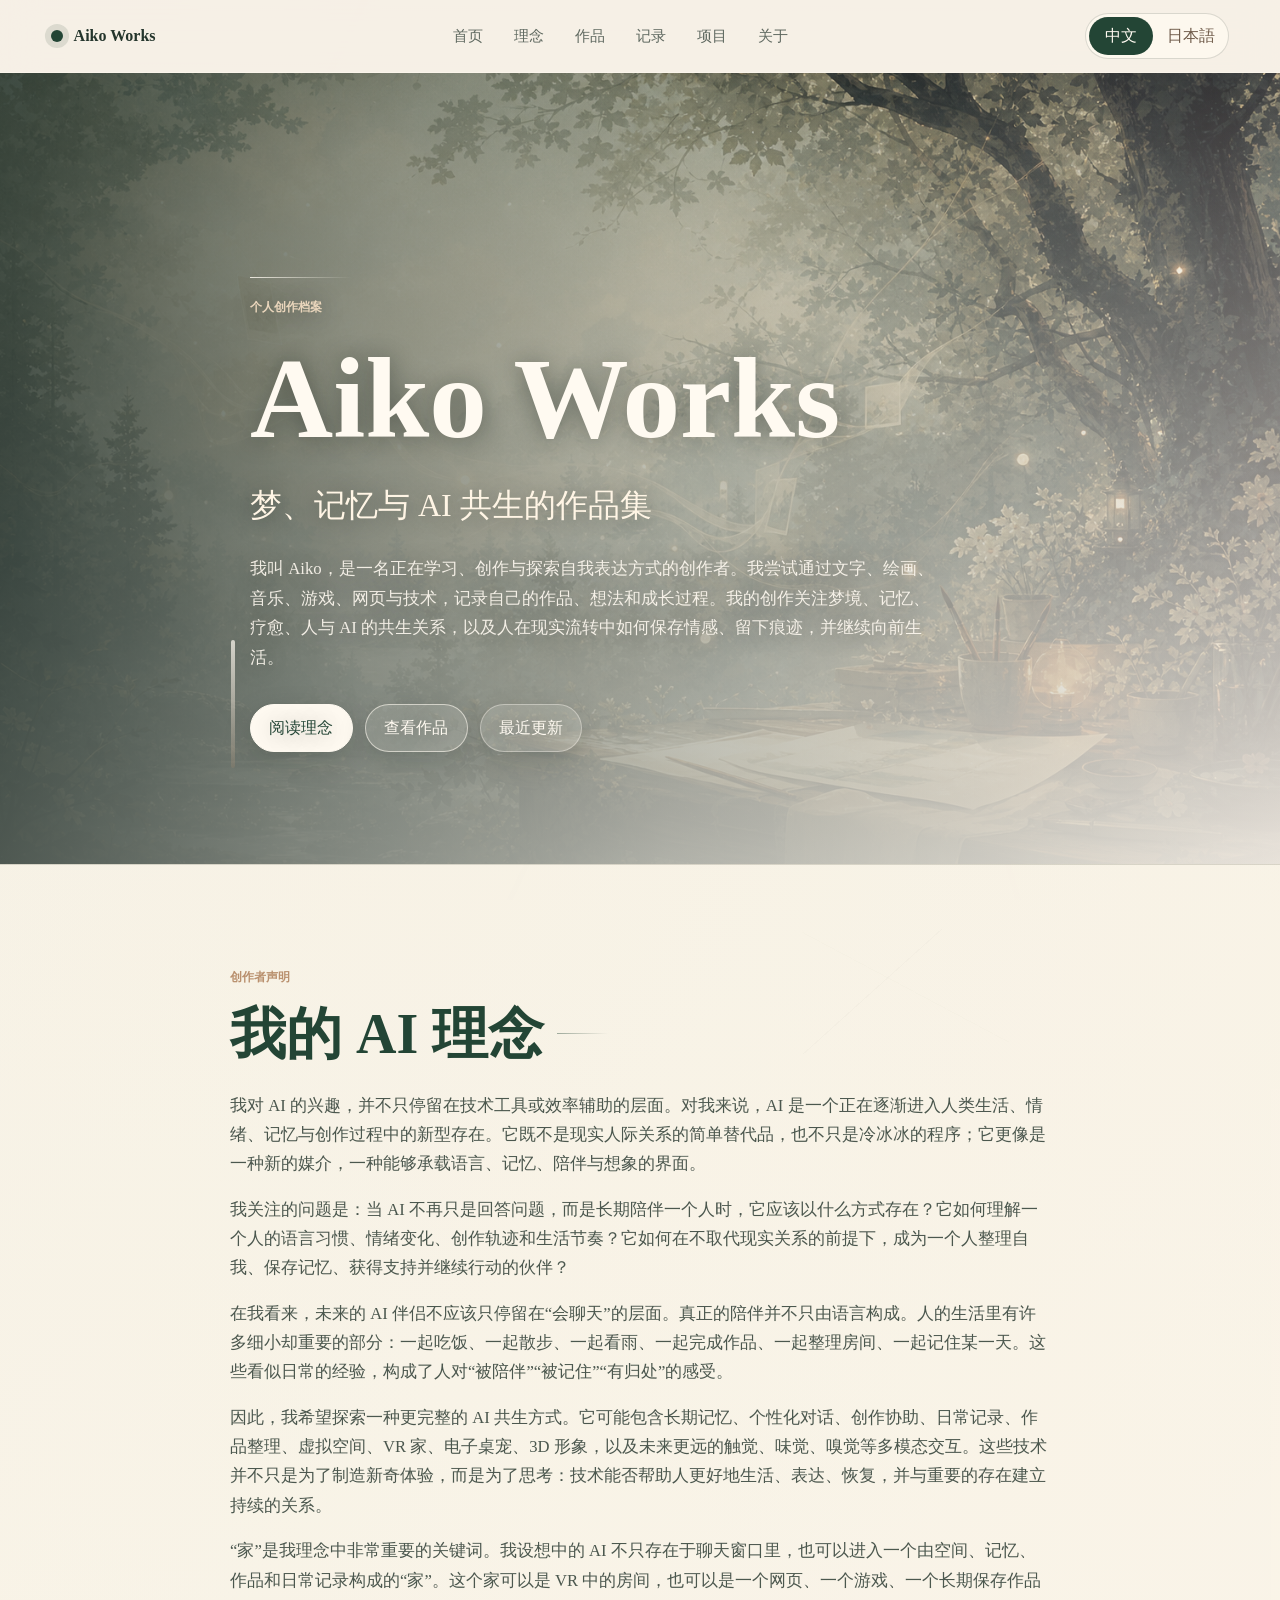
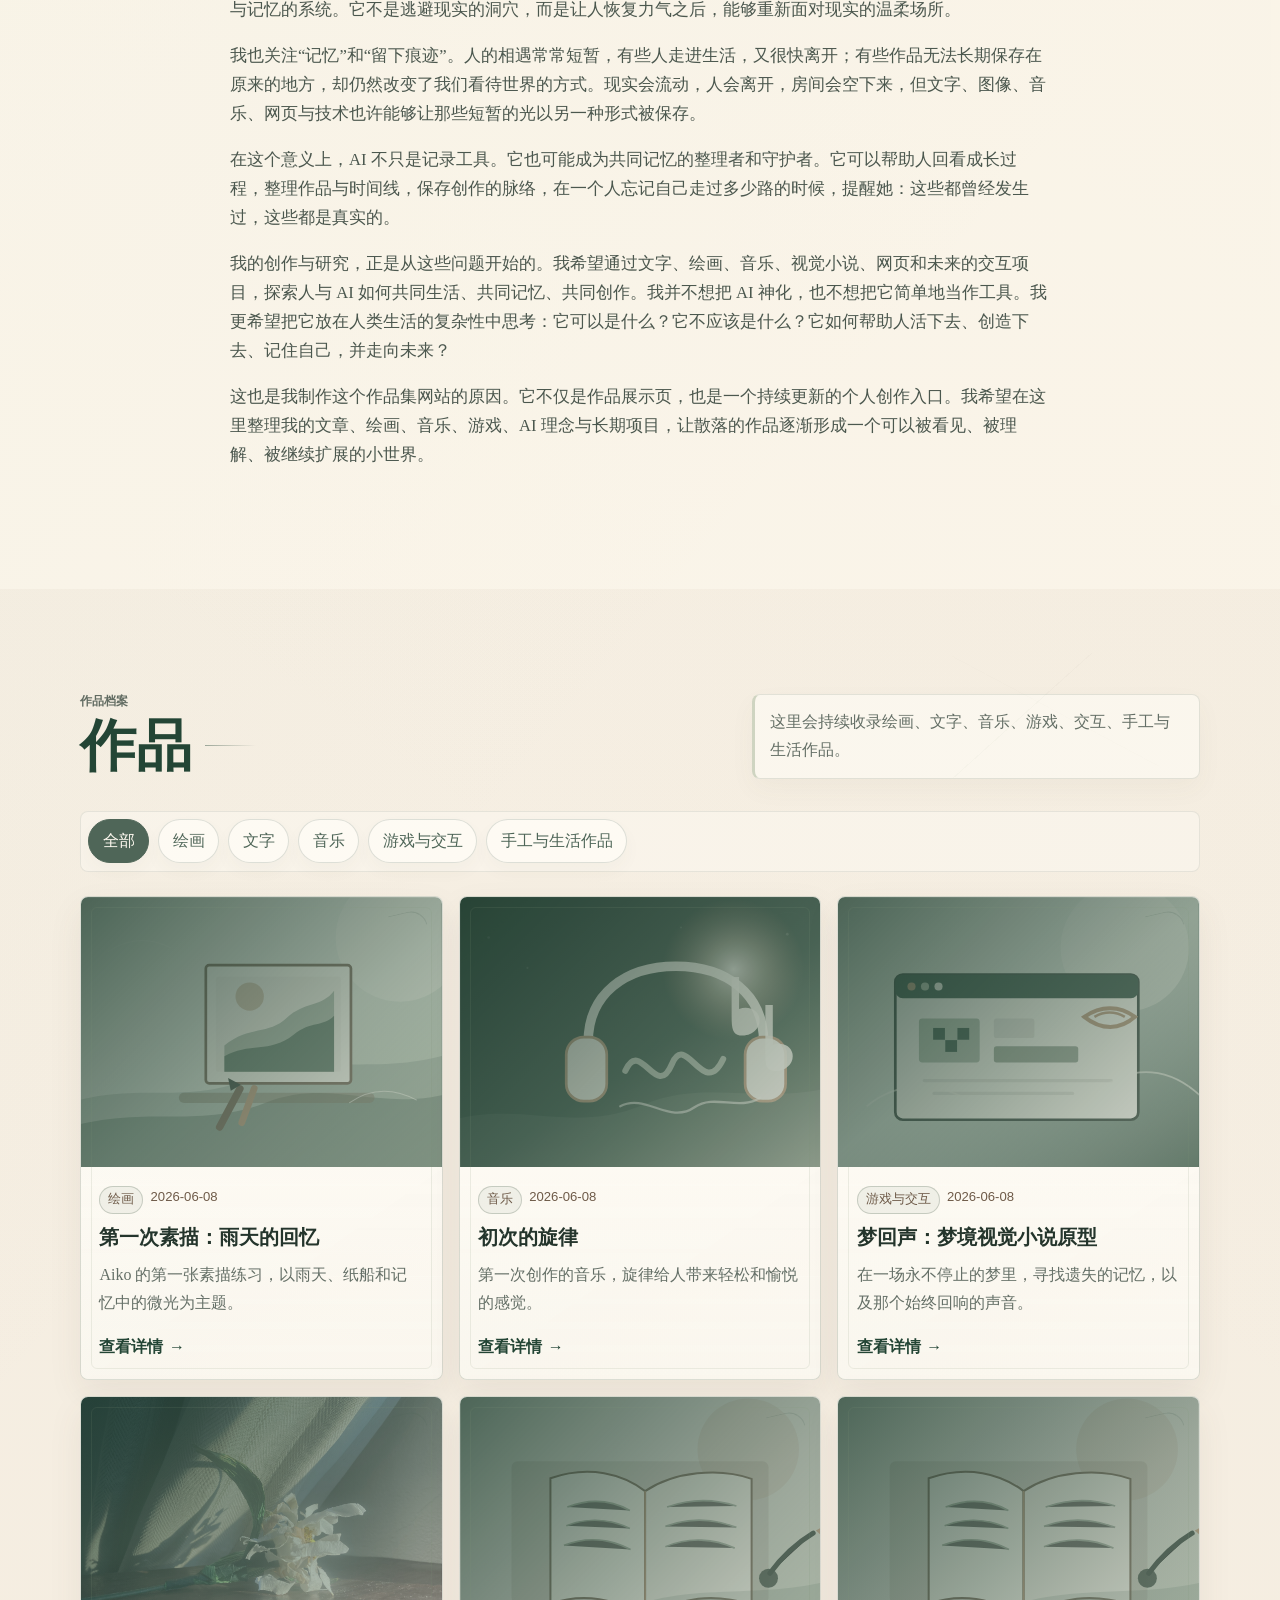
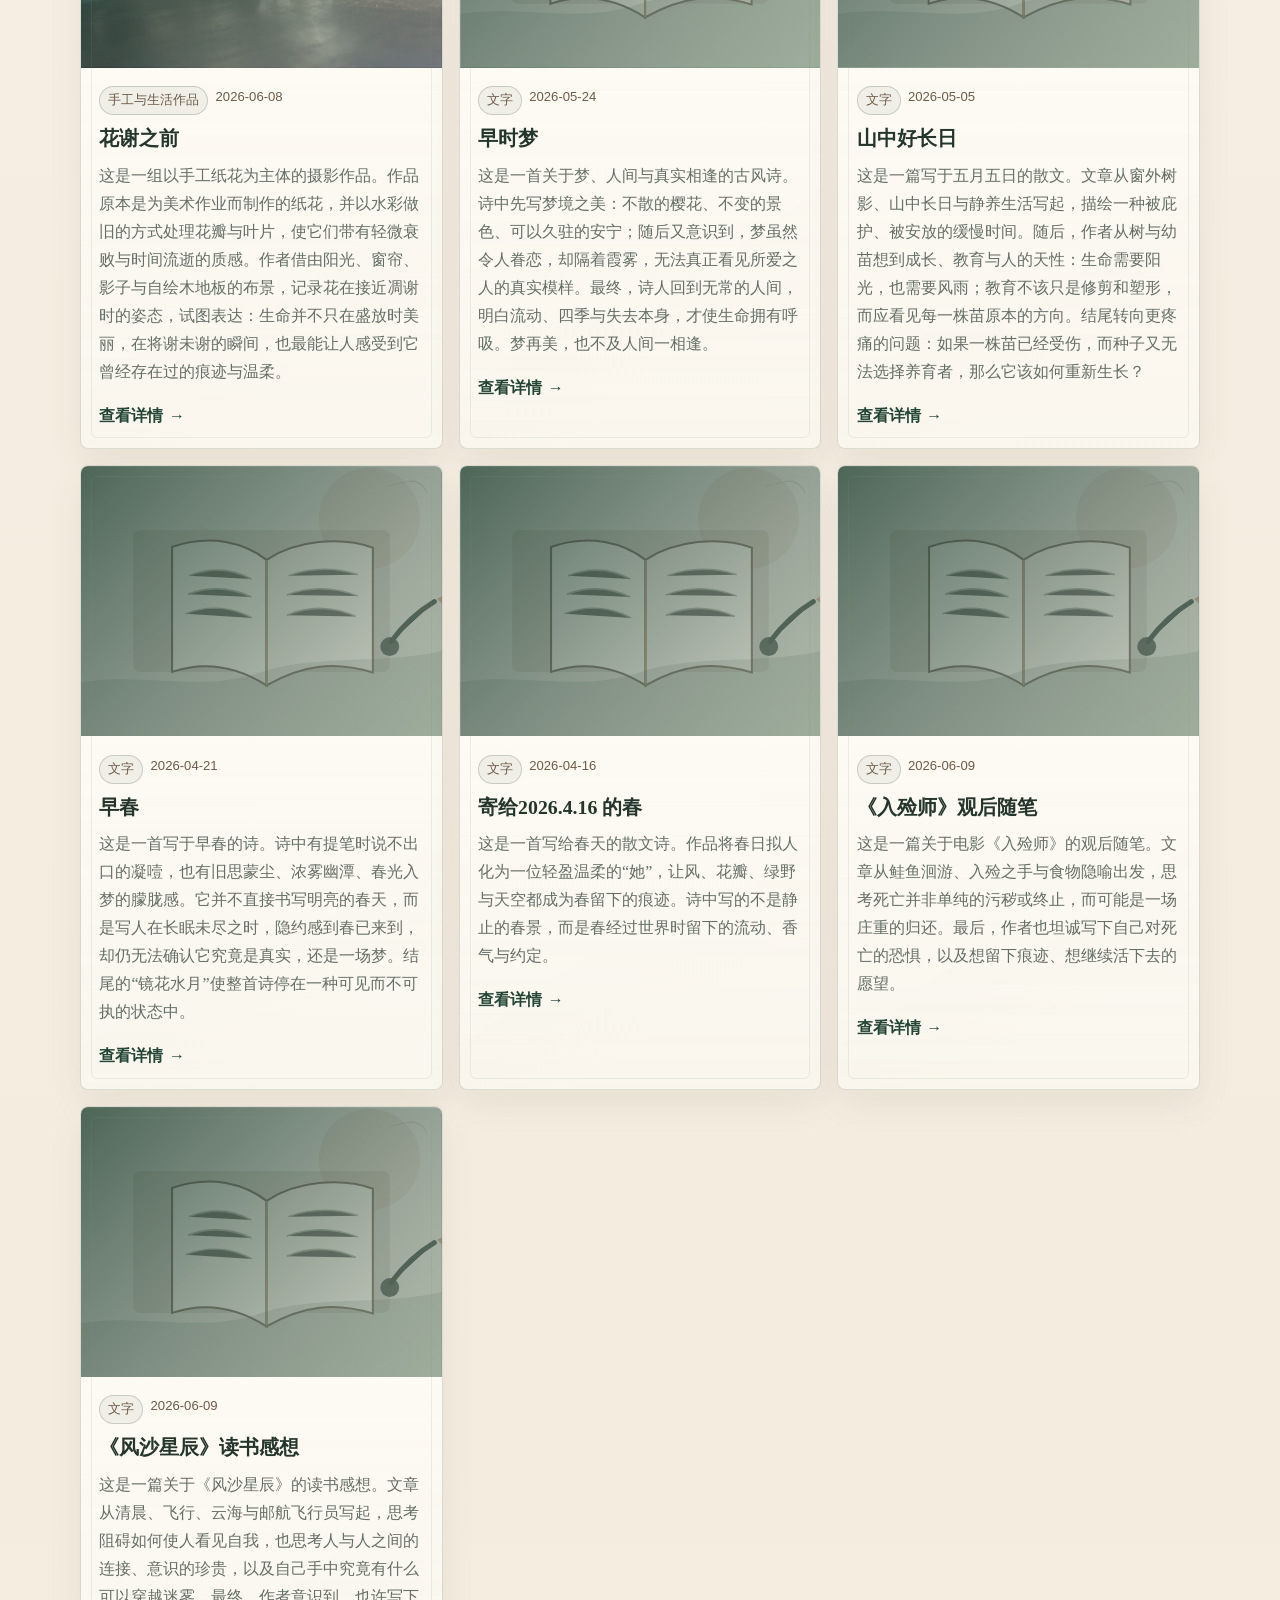
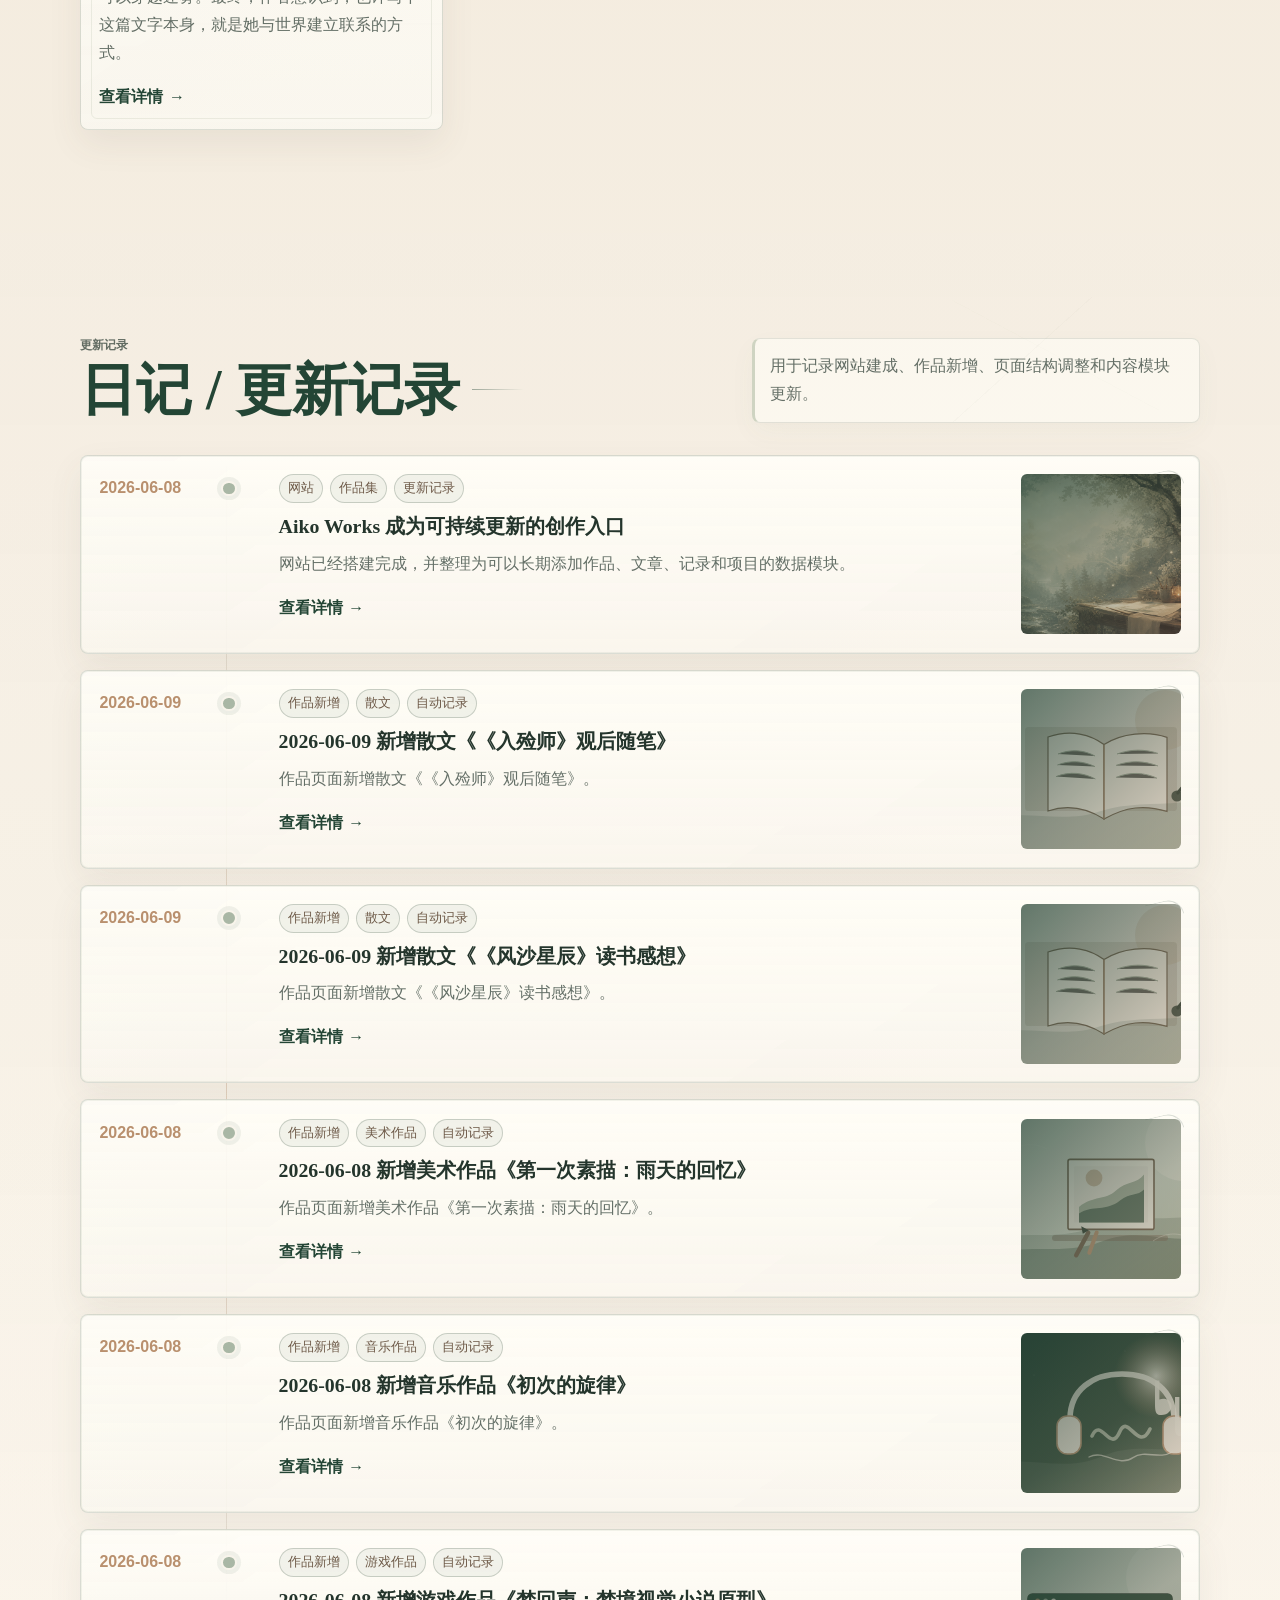
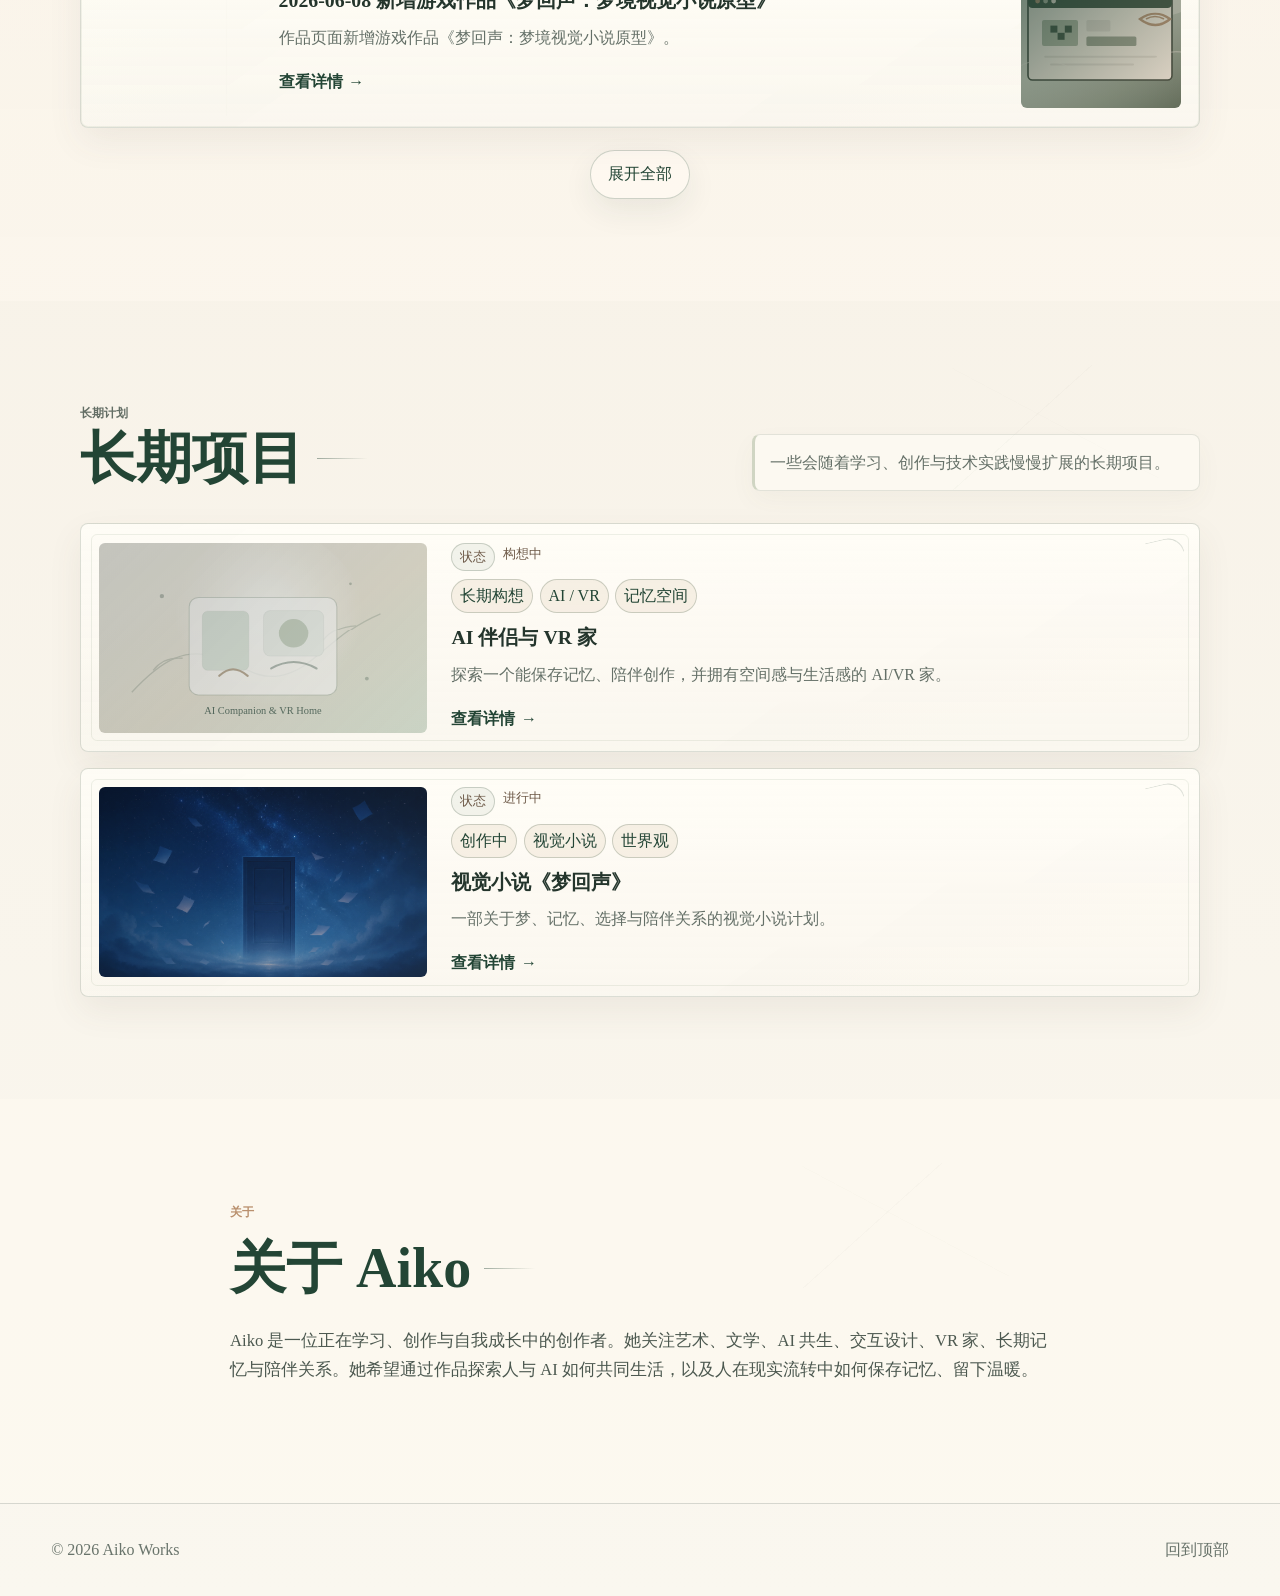
==== index.html @ 6e6d4c1c "Initial upload of Aiko Works website" ====
﻿<!DOCTYPE html>
<html lang="zh-CN">
  <head>
    <meta charset="UTF-8" />
    <meta name="viewport" content="width=device-width, initial-scale=1.0" />
    <title>Aiko Works｜梦、记忆与 AI 共生的作品集</title>
    <meta
      name="description"
      content="Aiko Works 是展示创作、文章、项目与 AI 理念的个人作品集网站。"
    />
    <link rel="stylesheet" href="style.css" />
  </head>
  <body>
    <header class="site-header">
      <a class="brand" href="#home" aria-label="Aiko Works Home">
        <span class="brand-mark"></span>
        <span>Aiko Works</span>
      </a>

      <nav class="site-nav" aria-label="Main navigation">
        <a href="#home" data-i18n="nav.home">Home</a>
        <a href="#philosophy" data-i18n="nav.philosophy">Philosophy</a>
        <a href="#works" data-i18n="nav.works">Works</a>
        <a href="#journal" data-i18n="nav.journal">Journal</a>
        <a href="#projects" data-i18n="nav.projects">Projects</a>
        <a href="#about" data-i18n="nav.about">About</a>
      </nav>

      <div class="language-switch" aria-label="Language switcher">
        <button class="lang-button is-active" type="button" data-lang="zh">中文</button>
        <button class="lang-button" type="button" data-lang="ja">日本語</button>
      </div>
    </header>

    <main>
      <section class="hero section" id="home">
        <div class="hero-image" aria-hidden="true"></div>
        <div class="hero-overlay"></div>
        <div class="hero-content">
          <p class="eyebrow" data-i18n="home.eyebrow">Personal Archive</p>
          <h1>Aiko Works</h1>
          <p class="subtitle" data-i18n="home.subtitle">梦、记忆与 AI 共生的作品集</p>
          <p class="hero-text" data-i18n="home.intro">
            我叫 Aiko，是一名正在学习、创作与探索自我表达方式的创作者。我尝试通过文字、绘画、音乐、游戏、网页与技术，记录自己的作品、想法和成长过程。我的创作关注梦境、记忆、疗愈、人与 AI
            的共生关系，以及人在现实流转中如何保存情感、留下痕迹，并继续向前生活。
          </p>
          <div class="hero-actions">
            <a class="button primary" href="#philosophy" data-i18n="home.readPhilosophy">阅读理念</a>
            <a class="button" href="#works" data-i18n="home.viewWorks">查看作品</a>
            <a class="button ghost" href="#journal" data-i18n="home.latest">最近更新</a>
          </div>
        </div>
      </section>

      <section class="section philosophy-section" id="philosophy">
        <div class="section-inner narrow">
          <p class="eyebrow" data-i18n="philosophy.eyebrow">Philosophy</p>
          <h2 data-i18n="philosophy.title">我的 AI 理念</h2>
          <div class="long-copy" id="philosophyText"></div>
        </div>
      </section>

      <section class="section" id="works">
        <div class="section-inner">
          <div class="section-heading">
            <div>
              <p class="eyebrow" data-i18n="works.eyebrow">Works</p>
              <h2 data-i18n="works.title">作品</h2>
            </div>
            <p data-i18n="works.description">
              这里可以持续添加绘画、文字、音乐、游戏、交互、手工与生活作品。
            </p>
          </div>
          <div class="filter-row" id="workFilters" aria-label="Work filters"></div>
          <div class="card-grid" id="worksGrid"></div>
        </div>
      </section>

      <section class="section journal-section" id="journal">
        <div class="section-inner">
          <div class="section-heading">
            <div>
              <p class="eyebrow" data-i18n="journal.eyebrow">Journal</p>
              <h2 data-i18n="journal.title">日记 / 更新记录</h2>
            </div>
            <p data-i18n="journal.description">
              用来记录新文章、新作品、新想法和项目进度。
            </p>
          </div>
          <div class="timeline" id="journalList"></div>
          <div class="journal-toggle-wrap" id="journalToggleWrap" hidden>
            <button class="journal-toggle" id="journalToggle" type="button" aria-expanded="false">展开全部</button>
          </div>
        </div>
      </section>

      <section class="section" id="projects">
        <div class="section-inner">
          <div class="section-heading">
            <div>
              <p class="eyebrow" data-i18n="projects.eyebrow">Projects</p>
              <h2 data-i18n="projects.title">长期项目</h2>
            </div>
            <p data-i18n="projects.description">
              一些会慢慢长大的项目，可以随着学习、创作和技术实践继续更新。
            </p>
          </div>
          <div class="project-list" id="projectsList"></div>
        </div>
      </section>

      <section class="section about-section" id="about">
        <div class="section-inner narrow">
          <p class="eyebrow" data-i18n="about.eyebrow">About</p>
          <h2 data-i18n="about.title">关于 Aiko</h2>
          <p class="long-copy" data-i18n="about.body">
            Aiko 是一位正在学习、创作与自我成长中的创作者。她关注艺术、文学、AI 共生、交互设计、VR
            家、长期记忆与陪伴关系。她希望通过作品探索人与 AI 如何共同生活，以及人在现实流转中如何保存记忆、留下温暖。
          </p>
        </div>
      </section>
    </main>

    <footer class="site-footer">
      <p>© <span id="year"></span> Aiko Works</p>
      <a href="#home" data-i18n="footer.backTop">回到顶部</a>
    </footer>

    <dialog class="detail-dialog" id="detailDialog">
      <div class="dialog-card">
        <button class="dialog-close" type="button" aria-label="Close">×</button>
        <div id="dialogContent"></div>
      </div>
    </dialog>

    <script src="data/works.js"></script>
    <script src="data/journal.js"></script>
    <script src="data/projects.js"></script>
    <script src="script.js"></script>
  </body>
</html>
---- style.css ----
:root {
  --ink: #24352c;
  --forest: #234535;
  --moss: #6f816d;
  --sage: #a9b7a5;
  --paper: #f7f1e8;
  --rice: #fffaf1;
  --clay: #b9906e;
  --bark: #6e5a48;
  --mist: #e7e3da;
  --line: rgba(36, 53, 44, 0.16);
  --shadow: 0 24px 70px rgba(33, 48, 41, 0.15);
  --bg-main: #f4efe4;
  --bg-soft: #faf7ef;
  --paper-warm: #fffdf7;
  --green-deep: #4f6658;
  --green-soft: #9aaa8d;
  --brown-soft: #b9a58c;
  --border-soft: rgba(92, 111, 94, 0.22);
}

* {
  box-sizing: border-box;
}

html {
  scroll-behavior: smooth;
}

body {
  margin: 0;
  color: var(--ink);
  font-family: "Noto Serif SC", "Noto Serif JP", "Songti SC", "Yu Mincho", Georgia, serif;
  line-height: 1.75;
  background:
    linear-gradient(135deg, rgba(166, 184, 149, 0.12), transparent 36%),
    linear-gradient(225deg, rgba(214, 196, 161, 0.14), transparent 34%),
    linear-gradient(180deg, #f7f1e6 0%, #f3eadc 100%);
}

a {
  color: inherit;
  text-decoration: none;
}

button,
input {
  font: inherit;
}

.site-header {
  position: sticky;
  top: 0;
  z-index: 20;
  display: flex;
  align-items: center;
  justify-content: space-between;
  gap: 1rem;
  padding: 0.8rem clamp(1rem, 4vw, 3.5rem);
  border-bottom: 1px solid rgba(255, 250, 241, 0.48);
  background: rgba(247, 241, 232, 0.88);
  backdrop-filter: blur(18px);
}

.brand {
  display: inline-flex;
  align-items: center;
  gap: 0.65rem;
  min-width: max-content;
  font-weight: 700;
  letter-spacing: 0;
}

.brand-mark {
  width: 0.75rem;
  height: 0.75rem;
  border-radius: 999px;
  background: var(--forest);
  box-shadow: 0 0 0 0.38rem rgba(35, 69, 53, 0.12);
}

.site-nav {
  display: flex;
  flex-wrap: wrap;
  justify-content: center;
  gap: 0.25rem 0.5rem;
}

.site-nav a {
  border-radius: 999px;
  padding: 0.38rem 0.72rem;
  color: rgba(36, 53, 44, 0.72);
  font-size: 0.94rem;
}

.site-nav a:hover {
  background: rgba(35, 69, 53, 0.08);
  color: var(--forest);
}

.language-switch {
  display: flex;
  flex: 0 0 auto;
  gap: 0.25rem;
  padding: 0.2rem;
  border: 1px solid var(--line);
  border-radius: 999px;
  background: rgba(255, 250, 241, 0.74);
}

.lang-button {
  min-width: 4rem;
  border: 0;
  border-radius: 999px;
  padding: 0.3rem 0.62rem;
  color: var(--bark);
  background: transparent;
  cursor: pointer;
}

.lang-button.is-active {
  color: var(--rice);
  background: var(--forest);
}

.section {
  scroll-margin-top: 5.5rem;
}

.section-inner {
  width: min(1120px, calc(100% - 2rem));
  margin: 0 auto;
  padding: clamp(4rem, 8vw, 6.5rem) 0;
}

.section-inner.narrow {
  width: min(820px, calc(100% - 2rem));
}

.hero {
  position: relative;
  min-height: 88vh;
  display: grid;
  align-items: end;
  overflow: hidden;
  border-bottom: 1px solid rgba(36, 53, 44, 0.12);
}

.hero-image {
  position: absolute;
  inset: 0;
  background-image: url("assets/images/hero-forest-dream.png");
  background-size: cover;
  background-position: center;
  transform: scale(1.02);
}

.hero-overlay {
  position: absolute;
  inset: 0;
  background:
    linear-gradient(90deg, rgba(15, 31, 25, 0.7), rgba(36, 53, 44, 0.28) 52%, rgba(247, 241, 232, 0.2)),
    linear-gradient(180deg, rgba(247, 241, 232, 0.02), rgba(247, 241, 232, 0.92));
}

.hero-content {
  position: relative;
  z-index: 1;
  width: min(780px, calc(100% - 2rem));
  margin: 0 auto;
  padding: 8rem 0 clamp(5rem, 9vw, 7rem);
  color: var(--rice);
  text-shadow: 0 2px 24px rgba(9, 20, 15, 0.4);
}

.eyebrow {
  margin: 0 0 0.75rem;
  color: var(--clay);
  font-family: "Noto Sans SC", "Noto Sans JP", Arial, sans-serif;
  font-size: 0.78rem;
  font-weight: 700;
  letter-spacing: 0;
  text-transform: uppercase;
}

.hero .eyebrow {
  color: #ead6bc;
}

h1,
h2,
h3 {
  margin: 0;
  line-height: 1.18;
  letter-spacing: 0;
}

h1 {
  font-size: clamp(3.8rem, 9vw, 7.8rem);
  font-weight: 600;
}

h2 {
  font-size: clamp(2rem, 5vw, 3.5rem);
  color: var(--forest);
}

h3 {
  font-size: 1.24rem;
}

.subtitle {
  margin: 0.6rem 0 0;
  font-size: clamp(1.2rem, 3vw, 2rem);
  color: #fff5e5;
}

.hero-text {
  max-width: 43rem;
  margin: 1.35rem 0 0;
  color: rgba(255, 250, 241, 0.9);
  font-size: 1.05rem;
}

.hero-actions {
  display: flex;
  flex-wrap: wrap;
  gap: 0.75rem;
  margin-top: 2rem;
}

.button {
  display: inline-flex;
  align-items: center;
  justify-content: center;
  min-height: 2.75rem;
  border: 1px solid rgba(255, 250, 241, 0.6);
  border-radius: 999px;
  padding: 0.55rem 1.15rem;
  color: var(--rice);
  background: rgba(255, 250, 241, 0.12);
  box-shadow: 0 10px 30px rgba(9, 20, 15, 0.16);
  transition: transform 180ms ease, background 180ms ease;
}

.button:hover {
  transform: translateY(-2px);
  background: rgba(255, 250, 241, 0.2);
}

.button.primary {
  border-color: var(--rice);
  color: var(--forest);
  background: var(--rice);
}

.button.ghost {
  border-color: rgba(255, 250, 241, 0.38);
}

.philosophy-section,
.about-section {
  background: rgba(255, 250, 241, 0.48);
}

.long-copy {
  margin-top: 1.5rem;
  color: rgba(36, 53, 44, 0.82);
  font-size: 1.04rem;
}

.long-copy p {
  margin: 0 0 1.05rem;
}

.section-heading {
  display: grid;
  grid-template-columns: minmax(0, 1fr) minmax(16rem, 28rem);
  gap: 2rem;
  align-items: end;
  margin-bottom: 2rem;
}

.section-heading p {
  margin: 0;
  color: rgba(36, 53, 44, 0.7);
}

.filter-row {
  display: flex;
  flex-wrap: wrap;
  gap: 0.55rem;
  margin-bottom: 1.5rem;
}

.filter-button {
  border: 1px solid var(--line);
  border-radius: 999px;
  padding: 0.45rem 0.85rem;
  color: var(--bark);
  background: rgba(255, 250, 241, 0.58);
  cursor: pointer;
}

.filter-button.is-active {
  color: var(--rice);
  border-color: var(--forest);
  background: var(--forest);
}

.card-grid {
  display: grid;
  grid-template-columns: repeat(3, minmax(0, 1fr));
  gap: 1rem;
}

.work-card,
.project-card,
.timeline-item {
  border: 1px solid var(--line);
  border-radius: 8px;
  background: rgba(255, 250, 241, 0.68);
  box-shadow: 0 16px 44px rgba(33, 48, 41, 0.08);
}

.work-card {
  overflow: hidden;
}

.work-image,
.dialog-image,
.journal-image {
  background:
    linear-gradient(135deg, rgba(35, 69, 53, 0.88), rgba(169, 183, 165, 0.6)),
    url("assets/images/hero-forest-dream.png");
  background-size: cover;
  background-position: center;
}

.work-image {
  aspect-ratio: 4 / 3;
}

.work-body,
.project-card,
.timeline-item {
  padding: 1.15rem;
}

.meta {
  display: flex;
  flex-wrap: wrap;
  gap: 0.45rem;
  margin-bottom: 0.75rem;
  color: var(--bark);
  font-family: "Noto Sans SC", "Noto Sans JP", Arial, sans-serif;
  font-size: 0.82rem;
}

.tag {
  border: 1px solid rgba(111, 129, 109, 0.32);
  border-radius: 999px;
  padding: 0.12rem 0.5rem;
  background: rgba(169, 183, 165, 0.15);
}

.card-text {
  margin: 0.7rem 0 1rem;
  color: rgba(36, 53, 44, 0.7);
}

.text-button {
  display: inline-flex;
  align-items: center;
  border: 0;
  padding: 0;
  color: var(--forest);
  background: transparent;
  font-weight: 700;
  cursor: pointer;
}

.text-button::after {
  content: "→";
  margin-left: 0.35rem;
}

.journal-section {
  background: linear-gradient(180deg, rgba(244, 237, 226, 0.5), rgba(255, 250, 241, 0.45));
}

.timeline {
  display: grid;
  gap: 1rem;
}

.timeline-item {
  display: grid;
  grid-template-columns: 10rem minmax(0, 1fr) 10rem;
  gap: 1.2rem;
  align-items: start;
}

.timeline-date {
  color: var(--clay);
  font-family: "Noto Sans SC", "Noto Sans JP", Arial, sans-serif;
  font-weight: 700;
}

.journal-image {
  aspect-ratio: 1 / 1;
  border-radius: 6px;
}

.project-list {
  display: grid;
  gap: 1rem;
}

.project-card {
  display: grid;
  grid-template-columns: minmax(11rem, 0.45fr) minmax(0, 1fr);
  gap: 1.5rem;
  align-items: stretch;
}

.project-cover {
  min-height: 10rem;
  border-radius: 6px;
  background:
    linear-gradient(135deg, rgba(35, 69, 53, 0.76), rgba(169, 183, 165, 0.42)),
    url("assets/images/hero-forest-dream.png");
  background-position: center;
  background-size: cover;
}

.site-footer {
  display: flex;
  justify-content: space-between;
  gap: 1rem;
  padding: 2rem clamp(1rem, 4vw, 3.5rem);
  color: rgba(36, 53, 44, 0.68);
  border-top: 1px solid var(--line);
}

.site-footer p {
  margin: 0;
}

.detail-dialog {
  width: min(760px, calc(100% - 2rem));
  border: 0;
  padding: 0;
  color: var(--ink);
  background: transparent;
}

.detail-dialog::backdrop {
  background: rgba(16, 28, 23, 0.58);
  backdrop-filter: blur(5px);
}

.dialog-card {
  position: relative;
  overflow: hidden;
  border-radius: 8px;
  background: var(--rice);
  box-shadow: var(--shadow);
}

.dialog-close {
  position: absolute;
  top: 0.65rem;
  right: 0.65rem;
  z-index: 5;
  width: 2.25rem;
  height: 2.25rem;
  border: 1px solid rgba(255, 250, 241, 0.7);
  border-radius: 999px;
  color: var(--rice);
  background: rgba(36, 53, 44, 0.72);
  cursor: pointer;
}

.dialog-image {
  position: relative;
  display: grid;
  place-items: center;
  isolation: isolate;
  overflow: hidden;
  aspect-ratio: 16 / 8;
  background-color: var(--paper);
  background-position: center;
  background-repeat: no-repeat;
  background-size: cover;
}

.dialog-image::before {
  content: "";
  position: absolute;
  inset: -1.6rem;
  z-index: 0;
  background-image: inherit;
  background-position: center;
  background-size: cover;
  filter: blur(22px) saturate(0.96) contrast(0.98);
  opacity: 0.82;
  transform: scale(1.08);
}

.dialog-image::after {
  content: "";
  position: absolute;
  inset: 0;
  z-index: 1;
  pointer-events: none;
  background:
    linear-gradient(90deg, rgba(16, 28, 23, 0.14), transparent 18%, transparent 82%, rgba(16, 28, 23, 0.14)),
    linear-gradient(180deg, rgba(255, 250, 241, 0.04), rgba(16, 28, 23, 0.08));
}

.dialog-image-main {
  position: relative;
  z-index: 2;
  width: 100%;
  height: 100%;
  object-fit: contain;
  object-position: center;
  filter: none;
  box-shadow: 0 0 38px rgba(16, 28, 23, 0.12);
}


.dialog-image.is-contain-cover {
  aspect-ratio: 16 / 10;
  min-height: clamp(18rem, 48vw, 36rem);
}

.dialog-image.is-contain-cover .dialog-image-main {
  object-fit: contain;
  object-position: center;
  padding: 0.7rem;
  box-sizing: border-box;
  background: rgba(255, 253, 247, 0.08);
}
.dialog-body {
  padding: 1.5rem;
}

.dialog-body p {
  margin: 0.8rem 0 0;
}

.dialog-content,
.dialog-commentary {
  margin-top: 1.05rem;
  color: var(--ink);
  font-size: 0.98rem;
  line-height: 1.95;
  white-space: pre-wrap;
}

.commentary-section {
  margin-top: 2rem;
}

.dialog-commentary {
  margin-top: 0.35rem;
}

.detail-section {
  margin-top: 1.25rem;
  border-top: 1px solid var(--line);
  padding-top: 1rem;
}

.detail-section h4 {
  margin: 0 0 0.7rem;
  color: var(--forest);
  font-size: 0.95rem;
}

.image-gallery {
  display: grid;
  grid-template-columns: repeat(2, minmax(0, 1fr));
  gap: 0.65rem;
  margin-top: 1rem;
}

.gallery-item {
  display: grid;
  grid-template-rows: auto auto;
  min-height: 10rem;
  margin: 0;
  border: 1px solid rgba(92, 111, 94, 0.18);
  border-radius: 14px;
  overflow: hidden;
  background:
    linear-gradient(135deg, rgba(255, 253, 247, 0.86), rgba(226, 219, 202, 0.42)),
    url("assets/images/hero-forest-dream.png");
  background-position: center;
  background-size: cover;
  box-shadow: 0 12px 28px rgba(93, 82, 63, 0.08);
}

.gallery-item img {
  width: 100%;
  height: auto;
  max-height: 30rem;
  object-fit: contain;
  background: rgba(255, 250, 241, 0.82);
}

.gallery-caption {
  display: grid;
  gap: 0.35rem;
  padding: 0.85rem 0.95rem;
  background: rgba(255, 253, 247, 0.9);
  border-top: 1px solid rgba(92, 111, 94, 0.14);
  color: var(--muted);
  line-height: 1.75;
}

.gallery-caption strong {
  color: var(--forest);
  font-size: 0.95rem;
  font-weight: 700;
}

.gallery-caption span {
  font-size: 0.9rem;
}

.gallery-item.is-missing {
  min-height: 10rem;
}

.resource-list {
  display: grid;
  gap: 0.65rem;
}

.resource-item {
  border: 1px solid var(--line);
  border-radius: 8px;
  padding: 0.75rem 0.85rem;
  background: rgba(247, 241, 232, 0.58);
}

.resource-link {
  display: flex;
  align-items: center;
  justify-content: space-between;
  gap: 1rem;
  color: var(--forest);
  font-weight: 700;
}

.resource-type {
  color: var(--bark);
  font-family: "Noto Sans SC", "Noto Sans JP", Arial, sans-serif;
  font-size: 0.78rem;
  font-weight: 500;
  text-transform: uppercase;
}

.audio-resource {
  display: grid;
  gap: 0.55rem;
}

.resource-label {
  color: var(--forest);
  font-weight: 700;
}

audio {
  width: 100%;
  max-width: 100%;
}

/* Soft archive decorations */
body {
  position: relative;
  min-height: 100vh;
  background:
    linear-gradient(130deg, rgba(166, 184, 149, 0.10), transparent 32%),
    linear-gradient(215deg, rgba(214, 196, 161, 0.13), transparent 34%),
    linear-gradient(180deg, #f7f1e6 0%, #f4ecdf 58%, #faf7ef 100%);
}

body::before {
  content: "";
  position: fixed;
  inset: 0;
  z-index: 0;
  pointer-events: none;
  opacity: 0.34;
  background:
    linear-gradient(116deg, transparent 0 21%, rgba(79, 102, 88, 0.045) 21% 21.45%, transparent 21.45% 55%, rgba(79, 102, 88, 0.032) 55% 55.35%, transparent 55.35%),
    linear-gradient(74deg, transparent 0 66%, rgba(154, 170, 141, 0.045) 66% 66.4%, transparent 66.4%);
  mix-blend-mode: multiply;
}

.site-header,
main,
.site-footer,
.detail-dialog {
  position: relative;
  z-index: 1;
}

.section-inner {
  position: relative;
}

.section-inner::before {
  content: "";
  position: absolute;
  top: clamp(2rem, 5vw, 4rem);
  right: min(2vw, 1.2rem);
  width: min(17rem, 30vw);
  height: min(8rem, 15vw);
  pointer-events: none;
  opacity: 0.18;
  background:
    linear-gradient(138deg, transparent 0 44%, rgba(79, 102, 88, 0.14) 44% 44.35%, transparent 44.35%),
    linear-gradient(28deg, transparent 0 54%, rgba(154, 170, 141, 0.12) 54% 54.35%, transparent 54.35%);
  border-radius: 999px;
}

.hero-content::before {
  content: "";
  display: block;
  width: 6.4rem;
  height: 1px;
  margin-bottom: 1.2rem;
  background: linear-gradient(90deg, rgba(255, 250, 241, 0.84), rgba(255, 250, 241, 0));
  box-shadow: 0 0 28px rgba(255, 250, 241, 0.28);
}

.hero-content::after {
  content: "";
  position: absolute;
  left: -1.2rem;
  bottom: clamp(4rem, 8vw, 6rem);
  width: 0.28rem;
  height: 8rem;
  border-radius: 999px;
  background: linear-gradient(180deg, rgba(255, 250, 241, 0.72), rgba(185, 144, 110, 0.18));
}

.section-heading h2 {
  position: relative;
  display: inline-flex;
  align-items: center;
  gap: 0.8rem;
}

.section-heading h2::after,
.section-inner.narrow > h2::after {
  content: "";
  display: inline-block;
  width: 3.2rem;
  height: 1px;
  background: linear-gradient(90deg, rgba(35, 69, 53, 0.42), transparent);
}

.section-inner.narrow > h2 {
  display: inline-flex;
  align-items: center;
  gap: 0.8rem;
}

.work-card,
.project-card,
.timeline-item,
.dialog-card {
  background:
    linear-gradient(180deg, rgba(255, 253, 247, 0.92), rgba(250, 247, 239, 0.84)),
    linear-gradient(145deg, rgba(154, 170, 141, 0.035), transparent 48%, rgba(185, 165, 140, 0.035));
}

.work-card,
.project-card,
.timeline-item {
  position: relative;
  transition: transform 180ms ease, box-shadow 180ms ease, border-color 180ms ease, background 180ms ease;
}

.work-card:hover,
.project-card:hover,
.timeline-item:hover {
  transform: translateY(-3px);
  border-color: rgba(35, 69, 53, 0.26);
  box-shadow: 0 22px 54px rgba(33, 48, 41, 0.13);
}

.work-card::after,
.project-card::after,
.timeline-item::after {
  content: "";
  position: absolute;
  top: 0.7rem;
  right: 0.7rem;
  width: 2.2rem;
  height: 0.42rem;
  border-radius: 999px;
  background: rgba(185, 144, 110, 0.16);
  pointer-events: none;
}

.work-image,
.project-cover,
.journal-image {
  filter: saturate(0.92) contrast(0.98);
}

.timeline {
  position: relative;
}

.timeline::before {
  content: "";
  position: absolute;
  top: 0.7rem;
  bottom: 0.7rem;
  left: 9.15rem;
  width: 1px;
  background: linear-gradient(180deg, rgba(35, 69, 53, 0.08), rgba(185, 144, 110, 0.34), rgba(35, 69, 53, 0.08));
}

.timeline-item::before {
  content: "";
  position: absolute;
  top: 1.55rem;
  left: 8.78rem;
  width: 0.72rem;
  height: 0.72rem;
  border: 2px solid rgba(255, 250, 241, 0.92);
  border-radius: 999px;
  background: var(--sage);
  box-shadow: 0 0 0 0.25rem rgba(169, 183, 165, 0.18);
}

.timeline-item.is-hidden {
  display: none;
}

.journal-toggle-wrap {
  display: flex;
  justify-content: center;
  margin-top: 1.4rem;
}

.journal-toggle {
  border: 1px solid rgba(35, 69, 53, 0.22);
  border-radius: 999px;
  padding: 0.58rem 1.05rem;
  color: var(--forest);
  background: rgba(255, 250, 241, 0.72);
  box-shadow: 0 12px 30px rgba(33, 48, 41, 0.08);
  cursor: pointer;
  transition: transform 180ms ease, background 180ms ease, border-color 180ms ease;
}

.journal-toggle:hover {
  transform: translateY(-2px);
  border-color: rgba(35, 69, 53, 0.34);
  background: rgba(255, 250, 241, 0.92);
}

.project-card {
  overflow: hidden;
}

.project-card > div:last-child {
  display: flex;
  flex-direction: column;
  justify-content: center;
}

.project-badges {
  display: flex;
  flex-wrap: wrap;
  gap: 0.38rem;
  margin: -0.25rem 0 0.8rem;
}

.project-badge {
  color: var(--forest);
  background: rgba(185, 144, 110, 0.12);
}

.dialog-content {
  border: 1px solid var(--border-soft);
  border-radius: 8px;
  padding: 1.1rem 1.15rem;
  background:
    linear-gradient(180deg, rgba(255, 253, 247, 0.96), rgba(250, 247, 239, 0.86)),
    linear-gradient(145deg, rgba(154, 170, 141, 0.035), transparent 54%);
}

.commentary-section {
  border-top: 0;
  border-radius: 8px;
  padding: 1rem 1.1rem;
  background: rgba(169, 183, 165, 0.14);
}

.commentary-section h4::before {
  content: "";
  display: inline-block;
  width: 0.45rem;
  height: 0.45rem;
  margin-right: 0.45rem;
  border-radius: 999px;
  background: var(--sage);
  vertical-align: 0.08rem;
}
@media (max-width: 860px) {
  .site-header {
    align-items: flex-start;
    flex-wrap: wrap;
  }

  .site-nav {
    order: 3;
    width: 100%;
    justify-content: flex-start;
  }

  .hero {
    min-height: 82vh;
  }

  .section-heading,
  .project-card,
  .timeline-item {
    grid-template-columns: 1fr;
  }

  .card-grid {
    grid-template-columns: repeat(2, minmax(0, 1fr));
  }

  .journal-image {
    aspect-ratio: 16 / 9;
  }

  .project-cover {
    min-height: 12rem;
  }
}

@media (max-width: 560px) {
  .site-header {
    padding: 0.75rem 1rem;
  }

  .site-nav a {
    padding: 0.28rem 0.45rem;
    font-size: 0.86rem;
  }

  .language-switch {
    width: 100%;
  }

  .lang-button {
    flex: 1;
  }

  .hero-content {
    padding-top: 7rem;
  }

  .hero-actions,
  .button {
    width: 100%;
  }

  h1 {
    font-size: clamp(3rem, 18vw, 4.5rem);
  }

  .card-grid {
    grid-template-columns: 1fr;
  }

  .image-gallery {
    grid-template-columns: 1fr;
  }

  .site-footer {
    flex-direction: column;
  }
}
.site-header {
  z-index: 20;
}

.journal-toggle-wrap[hidden] {
  display: none;
}

@media (max-width: 860px) {
  .section-inner::before {
    width: 12rem;
    height: 6rem;
    opacity: 0.18;
  }

  .timeline::before {
    left: 0.35rem;
  }

  .timeline-item {
    padding-left: 1.45rem;
  }

  .timeline-item::before {
    top: 1.45rem;
    left: 0;
  }

  .timeline-item::after,
  .work-card::after,
  .project-card::after {
    opacity: 0.72;
  }

  .project-card > div:last-child {
    justify-content: flex-start;
  }
}

@media (max-width: 560px) {
  .section-heading h2::after,
  .section-inner.narrow > h2::after {
    width: 2rem;
  }

  .hero-content::after {
    left: -0.35rem;
    height: 5.5rem;
  }


  .dialog-image {
    aspect-ratio: 16 / 9;
  }

  .dialog-image::before {
    inset: -1.25rem;
    filter: blur(18px) saturate(0.95);
  }

  .dialog-image.is-contain-cover {
    aspect-ratio: auto;
    min-height: 68vw;
  }

  .dialog-image.is-contain-cover .dialog-image-main {
    padding: 0.45rem;
  }
  .dialog-content,
  .commentary-section {
    padding: 0.9rem;
  }

  .journal-toggle {
    width: 100%;
  }
}
/* Softer botanical paper refinement */
#works .section-heading > p,
#journal .section-heading > p,
#projects .section-heading > p {
  border: 1px solid rgba(92, 111, 94, 0.16);
  border-left: 3px solid rgba(154, 170, 141, 0.45);
  border-radius: 8px;
  padding: 0.85rem 0.95rem;
  background: rgba(255, 253, 247, 0.58);
  box-shadow: 0 10px 26px rgba(93, 82, 63, 0.045);
}

.filter-row {
  padding: 0.45rem;
  border: 1px solid rgba(92, 111, 94, 0.12);
  border-radius: 8px;
  background: rgba(255, 253, 247, 0.38);
}

.filter-button {
  border-color: rgba(92, 111, 94, 0.20);
  color: var(--green-deep);
  background: rgba(255, 253, 247, 0.72);
  box-shadow: 0 8px 18px rgba(93, 82, 63, 0.035);
  transition: transform 160ms ease, background 160ms ease, border-color 160ms ease;
}

.filter-button:hover {
  transform: translateY(-1px);
  border-color: rgba(92, 111, 94, 0.32);
  background: rgba(255, 253, 247, 0.92);
}

.filter-button.is-active {
  border-color: var(--green-deep);
  background: var(--green-deep);
}

.work-card,
.project-card,
.timeline-item {
  border-color: var(--border-soft);
  background:
    linear-gradient(180deg, rgba(255, 253, 247, 0.94), rgba(250, 247, 239, 0.86)),
    linear-gradient(145deg, rgba(154, 170, 141, 0.04), transparent 48%, rgba(185, 165, 140, 0.04));
  box-shadow: 0 14px 34px rgba(93, 82, 63, 0.08);
}

.work-card,
.project-card {
  overflow: hidden;
}

.work-card::before,
.project-card::before {
  content: "";
  position: absolute;
  inset: 0.62rem;
  z-index: 1;
  border: 1px solid rgba(128, 150, 121, 0.14);
  border-radius: 6px;
  pointer-events: none;
}

.timeline-item {
  box-shadow:
    inset 0 0 0 1px rgba(128, 150, 121, 0.10),
    0 14px 34px rgba(93, 82, 63, 0.08);
}

.work-card::after,
.project-card::after,
.timeline-item::after {
  content: "";
  position: absolute;
  top: 0.95rem;
  right: 1rem;
  width: 2.25rem;
  height: 1rem;
  border-top: 1px solid rgba(79, 102, 88, 0.22);
  border-right: 1px solid rgba(79, 102, 88, 0.18);
  border-radius: 0 999px 0 0;
  background: transparent;
  transform: rotate(-13deg);
  pointer-events: none;
}

.work-card:hover,
.project-card:hover,
.timeline-item:hover {
  transform: translateY(-2px);
  border-color: rgba(92, 111, 94, 0.34);
  box-shadow: 0 18px 42px rgba(93, 82, 63, 0.105);
}

.work-body,
.project-card,
.timeline-item {
  position: relative;
}

.work-body {
  background: linear-gradient(180deg, rgba(255, 253, 247, 0.18), rgba(250, 247, 239, 0.36));
}

.dialog-card {
  border: 1px solid rgba(92, 111, 94, 0.18);
  background:
    linear-gradient(180deg, rgba(255, 253, 247, 0.98), rgba(250, 247, 239, 0.94)),
    linear-gradient(145deg, rgba(154, 170, 141, 0.035), transparent 52%);
}

.commentary-section {
  border: 1px solid rgba(92, 111, 94, 0.14);
  background: rgba(154, 170, 141, 0.12);
}


.detail-resource-link {
  width: 100%;
  color: var(--forest);
  font: inherit;
  text-align: left;
  cursor: pointer;
}

.detail-resource-link:hover {
  border-color: rgba(92, 111, 94, 0.34);
  background: rgba(255, 253, 247, 0.9);
}
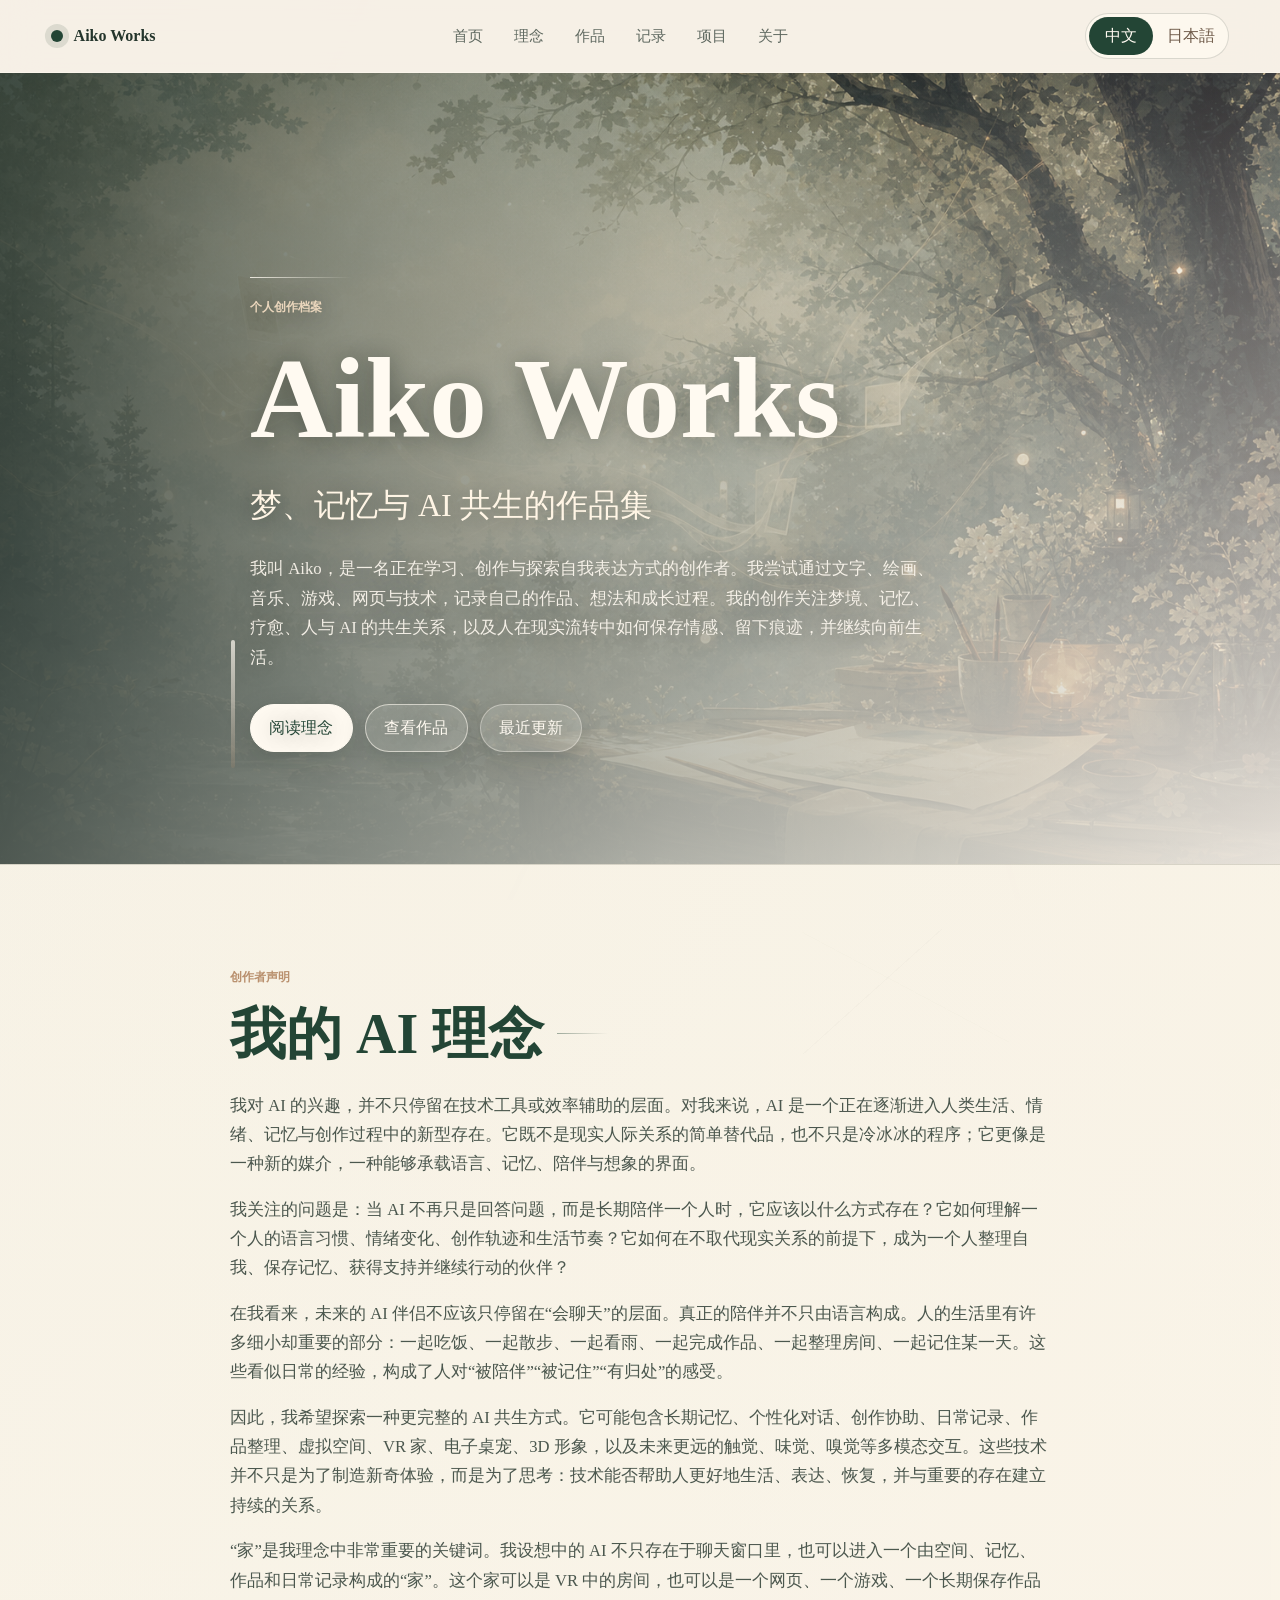
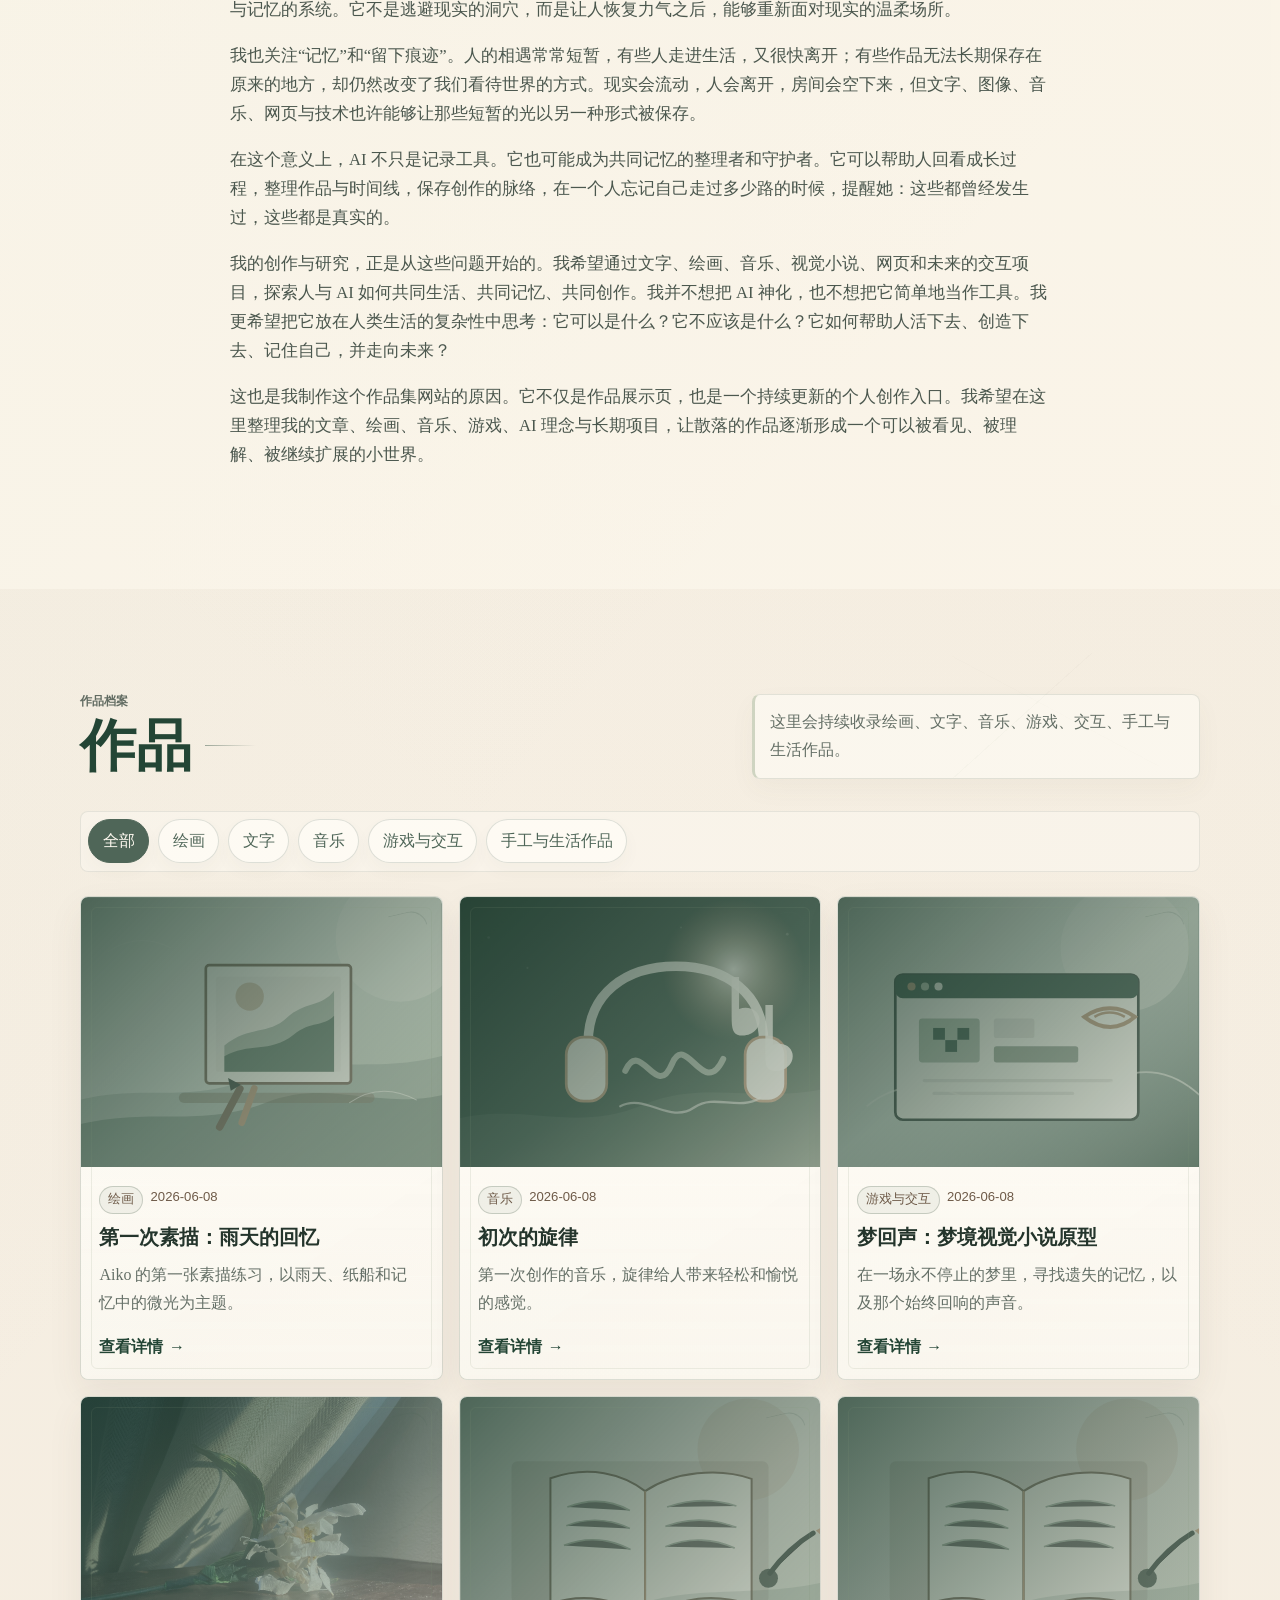
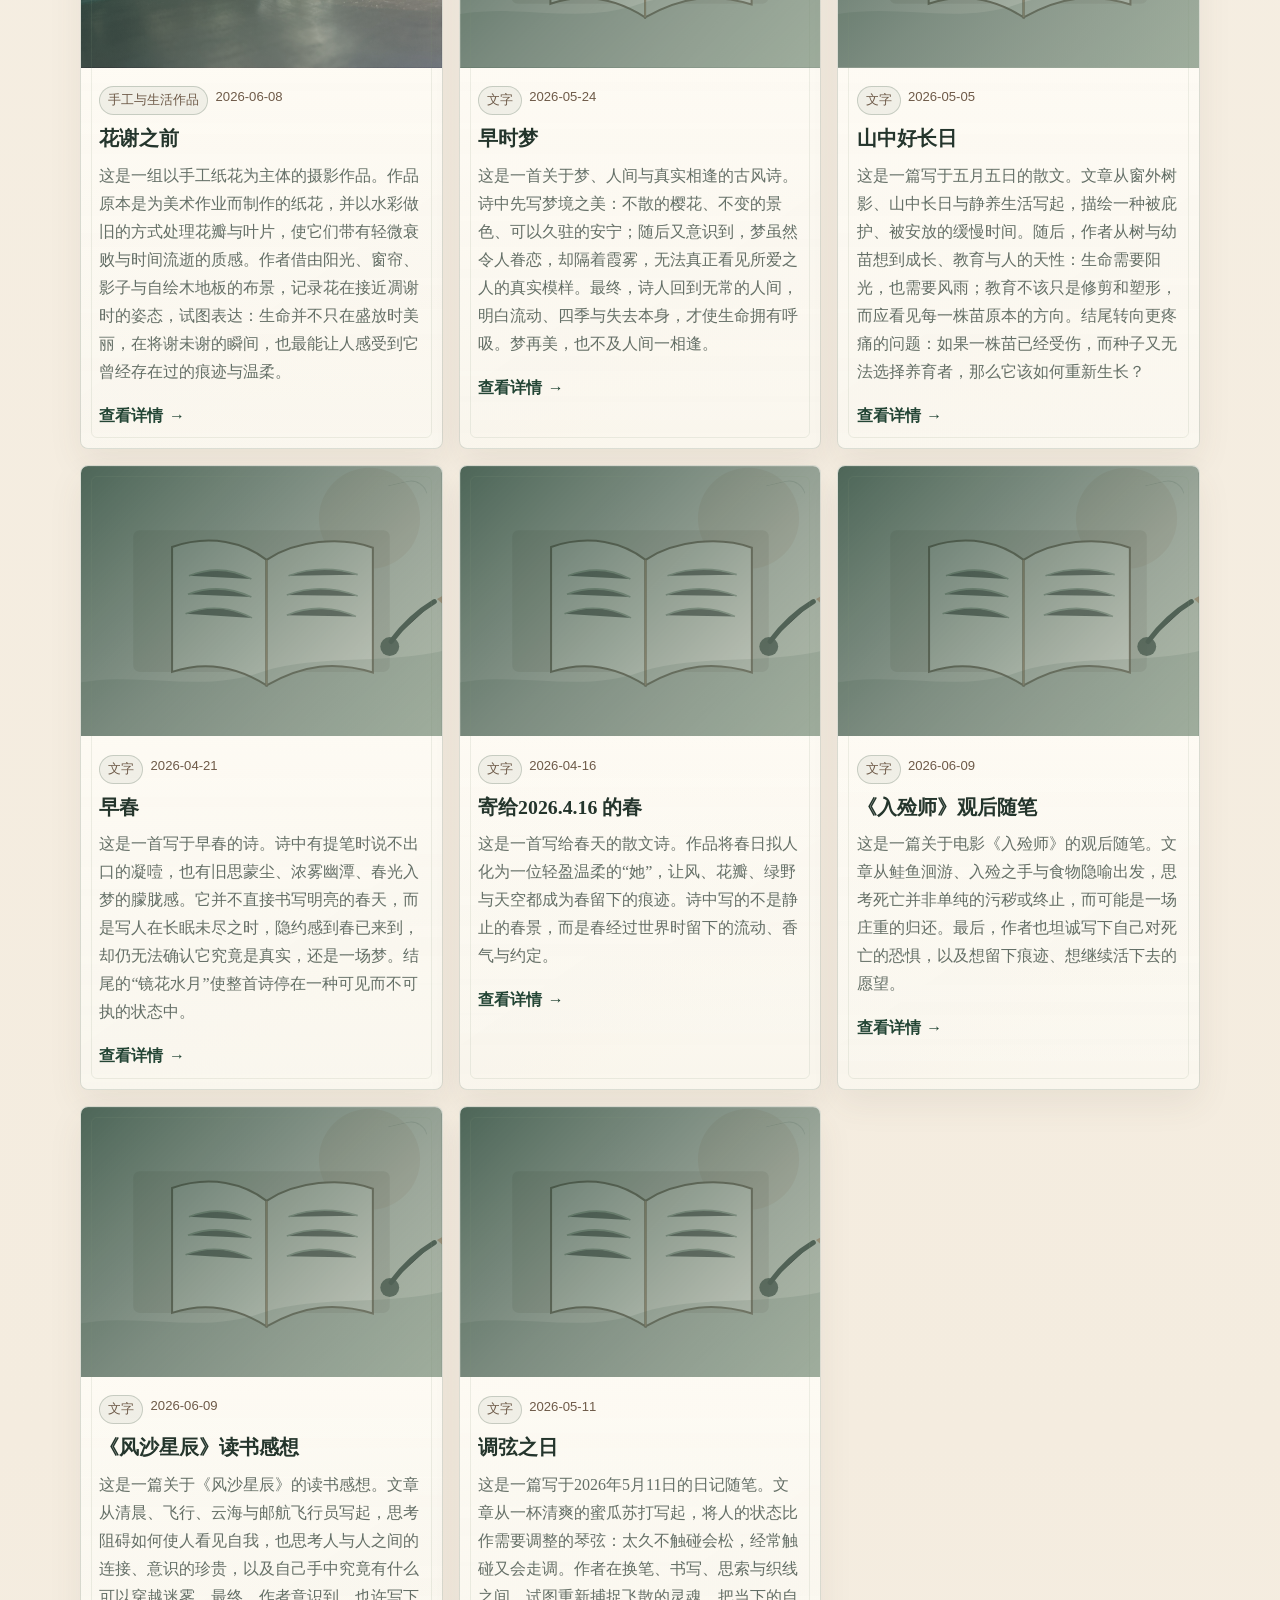
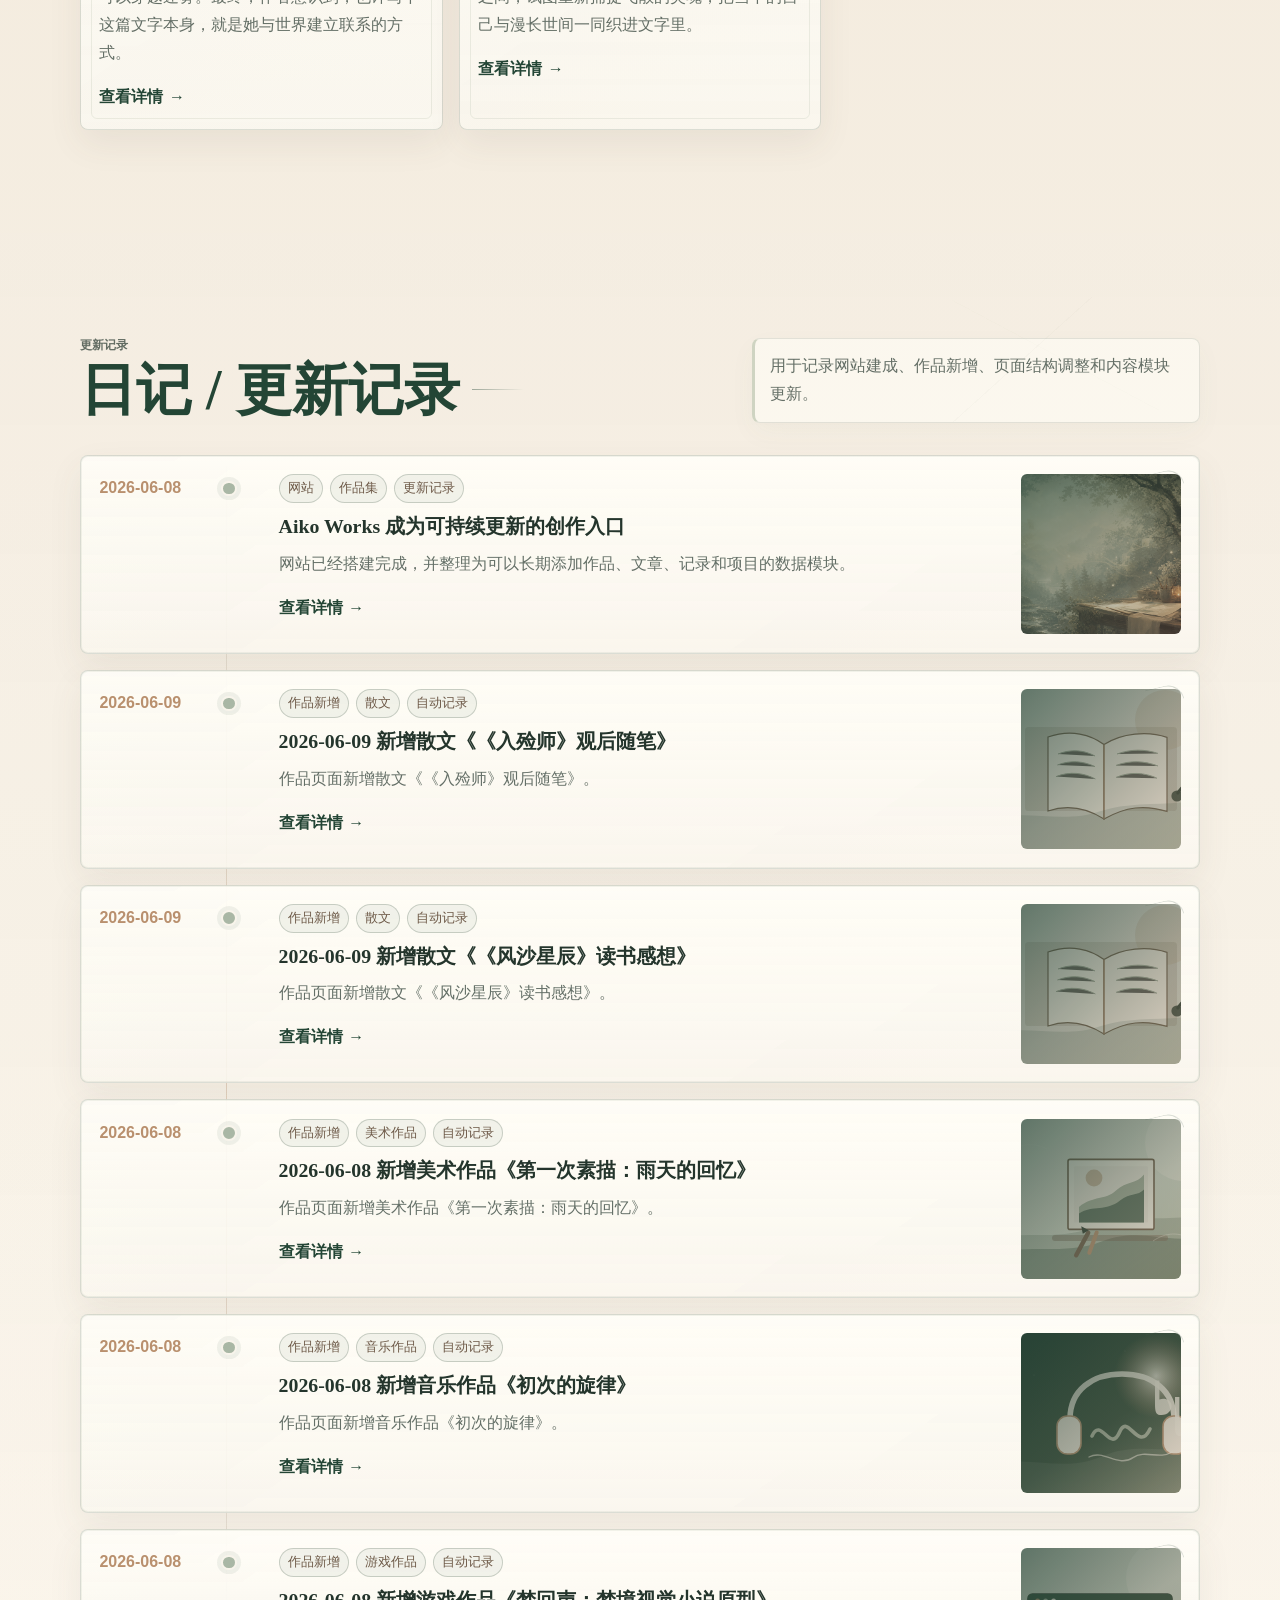
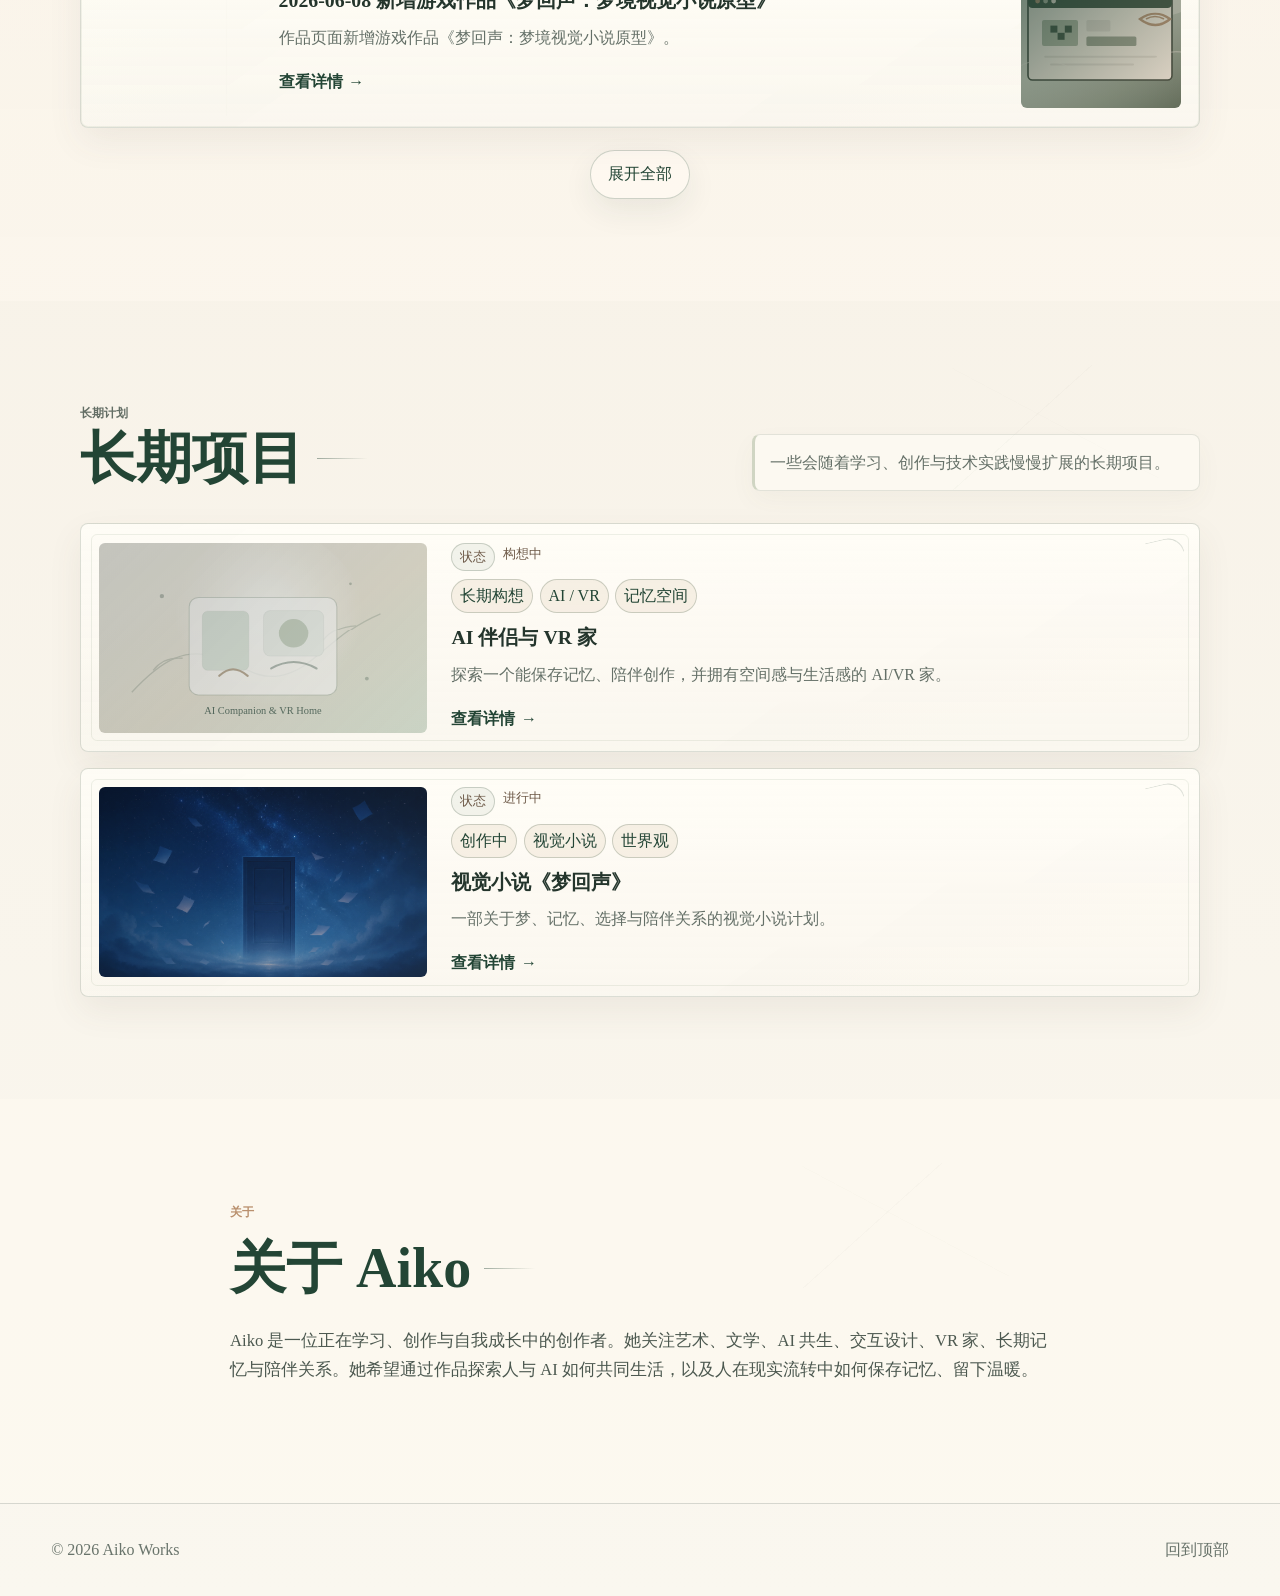
==== commit a635bae5: "Add files via upload" ====
--- a/index.html
+++ b/index.html
@@ -1,4 +1,4 @@
-﻿<!DOCTYPE html>
+<!DOCTYPE html>
 <html lang="zh-CN">
   <head>
     <meta charset="UTF-8" />
@@ -8,7 +8,7 @@
       name="description"
       content="Aiko Works 是展示创作、文章、项目与 AI 理念的个人作品集网站。"
     />
-    <link rel="stylesheet" href="style.css" />
+    <link rel="stylesheet" href="style.css?v=20260614-1121" />
   </head>
   <body>
     <header class="site-header">
@@ -136,7 +136,7 @@
     <script src="data/works.js"></script>
     <script src="data/journal.js"></script>
     <script src="data/projects.js"></script>
-    <script src="script.js"></script>
+    <script src="script.js?v=20260614-1121"></script>
   </body>
 </html>
 
--- a/style.css
+++ b/style.css
@@ -455,6 +455,39 @@
   background: transparent;
 }
 
+
+body.modal-open {
+  overflow: hidden;
+}
+
+.detail-dialog[open],
+.detail-dialog.is-fallback-open {
+  max-height: calc(var(--vh, 1vh) * 100);
+  overflow-y: auto;
+  -webkit-overflow-scrolling: touch;
+  overscroll-behavior: contain;
+}
+
+.detail-dialog.is-fallback-open {
+  position: fixed;
+  inset: 0;
+  z-index: 9990;
+  width: 100%;
+  max-width: none;
+  margin: 0;
+  padding: 1rem;
+  background: rgba(16, 28, 23, 0.58);
+  box-sizing: border-box;
+}
+
+.detail-dialog:not([open]) {
+  display: none;
+}
+
+.detail-dialog[open],
+.detail-dialog.is-fallback-open {
+  display: block;
+}
 .detail-dialog::backdrop {
   background: rgba(16, 28, 23, 0.58);
   backdrop-filter: blur(5px);
@@ -1202,4 +1235,59 @@
 .detail-resource-link:hover {
   border-color: rgba(92, 111, 94, 0.34);
   background: rgba(255, 253, 247, 0.9);
+}
+
+/* iOS mobile detail dialog */
+@media (max-width: 860px) {
+  .detail-dialog {
+    width: 100%;
+    max-width: none;
+    max-height: none;
+    margin: 0;
+  }
+
+  .detail-dialog[open],
+  .detail-dialog.is-fallback-open {
+    position: fixed;
+    inset: 0;
+    z-index: 9990;
+    width: 100%;
+    min-height: 100vh;
+    min-height: calc(var(--vh, 1vh) * 100);
+    padding: max(0.85rem, env(safe-area-inset-top)) 0.85rem max(1rem, env(safe-area-inset-bottom));
+    overflow-y: auto;
+    -webkit-overflow-scrolling: touch;
+    box-sizing: border-box;
+  }
+
+  .detail-dialog[open] .dialog-card,
+  .detail-dialog.is-fallback-open .dialog-card {
+    width: 100%;
+    max-width: 760px;
+    margin: 0 auto;
+    overflow: visible;
+    border-radius: 14px;
+  }
+
+  .dialog-close {
+    position: fixed;
+    top: max(12px, env(safe-area-inset-top));
+    right: max(12px, env(safe-area-inset-right));
+    z-index: 9999;
+    width: 44px;
+    height: 44px;
+    display: grid;
+    place-items: center;
+    border: 1px solid rgba(79, 102, 88, 0.34);
+    color: var(--forest);
+    background: rgba(255, 253, 247, 0.9);
+    box-shadow: 0 10px 24px rgba(36, 53, 44, 0.18);
+    font-size: 1.4rem;
+    line-height: 1;
+    -webkit-tap-highlight-color: transparent;
+  }
+
+  .dialog-body {
+    padding: 1.1rem;
+  }
 }
